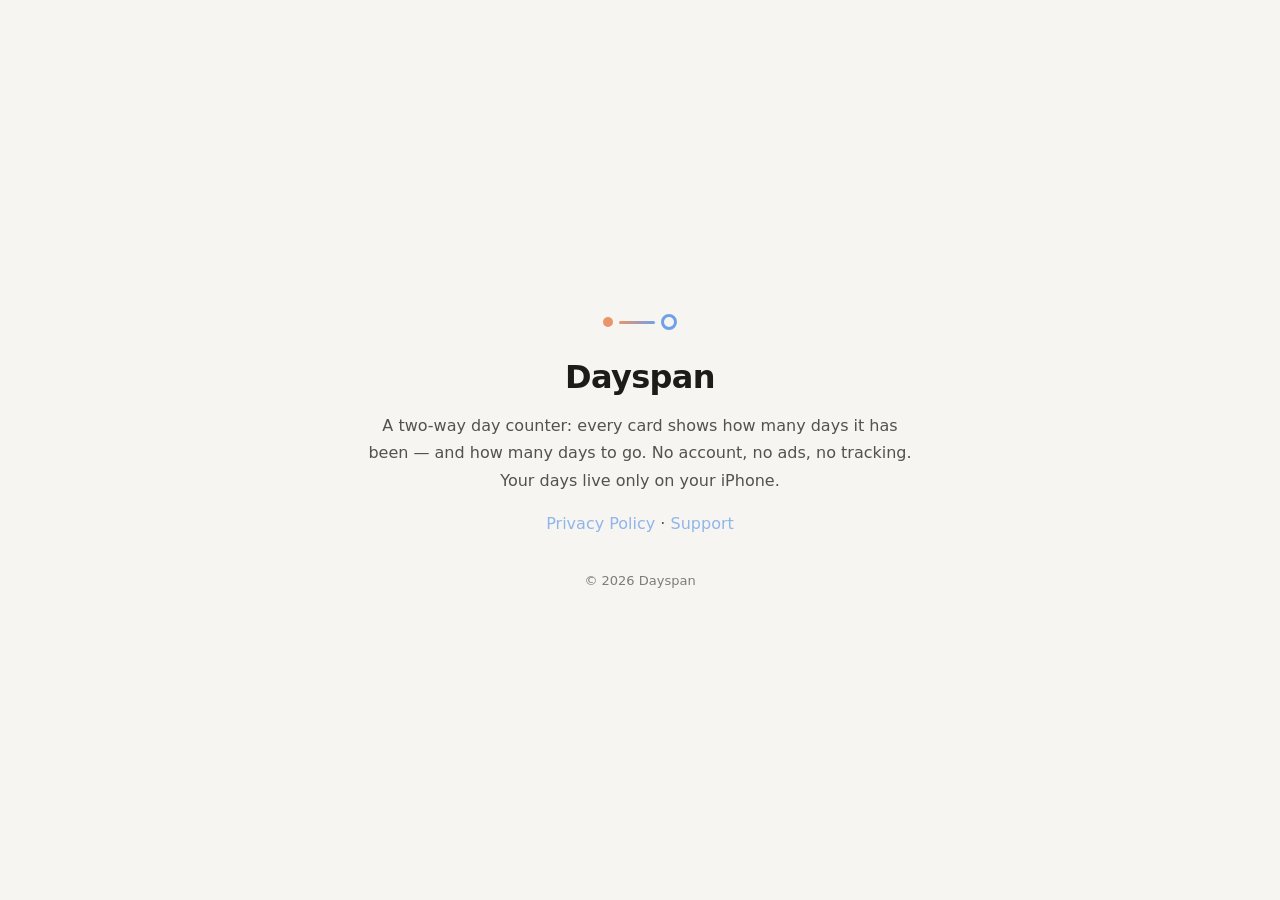
==== index.html @ 697db023 "Dayspan site: landing + privacy policy" ====
<!DOCTYPE html>
<html lang="en">
<head>
<meta charset="utf-8">
<meta name="viewport" content="width=device-width, initial-scale=1">
<title>Dayspan — Days Since & Until</title>
<style>
:root{--bg:#F6F5F1;--ink:#1D1C19;--warm:#E8956B;--cool:#6FA1E8}
@media(prefers-color-scheme:dark){:root{--bg:#0D0E12;--ink:#F2F1EC}}
body{margin:0;background:var(--bg);color:var(--ink);font-family:-apple-system,system-ui,sans-serif;display:flex;min-height:100vh;align-items:center;justify-content:center}
main{max-width:560px;padding:48px 24px;text-align:center}
.mark{display:inline-flex;align-items:center;gap:6px;margin-bottom:28px}
.dot{width:10px;height:10px;border-radius:50%;background:var(--warm)}
.line{width:36px;height:3px;border-radius:2px;background:linear-gradient(90deg,var(--warm),var(--cool))}
.ring{width:10px;height:10px;border-radius:50%;border:3px solid var(--cool)}
h1{font-size:32px;margin:0 0 12px;letter-spacing:-.02em}
p{line-height:1.7;opacity:.75;font-size:16px}
a{color:var(--cool);text-decoration:none}
footer{margin-top:36px;font-size:13px;opacity:.55}
</style>
</head>
<body>
<main>
<div class="mark"><span class="dot"></span><span class="line"></span><span class="ring"></span></div>
<h1>Dayspan</h1>
<p>A two-way day counter: every card shows how many days it has been — and how many days to go. No account, no ads, no tracking. Your days live only on your iPhone.</p>
<p><a href="./privacy/">Privacy Policy</a> · <a href="https://github.com/iamadk/DaySpan/issues">Support</a></p>
<footer>© 2026 Dayspan</footer>
</main>
</body>
</html>
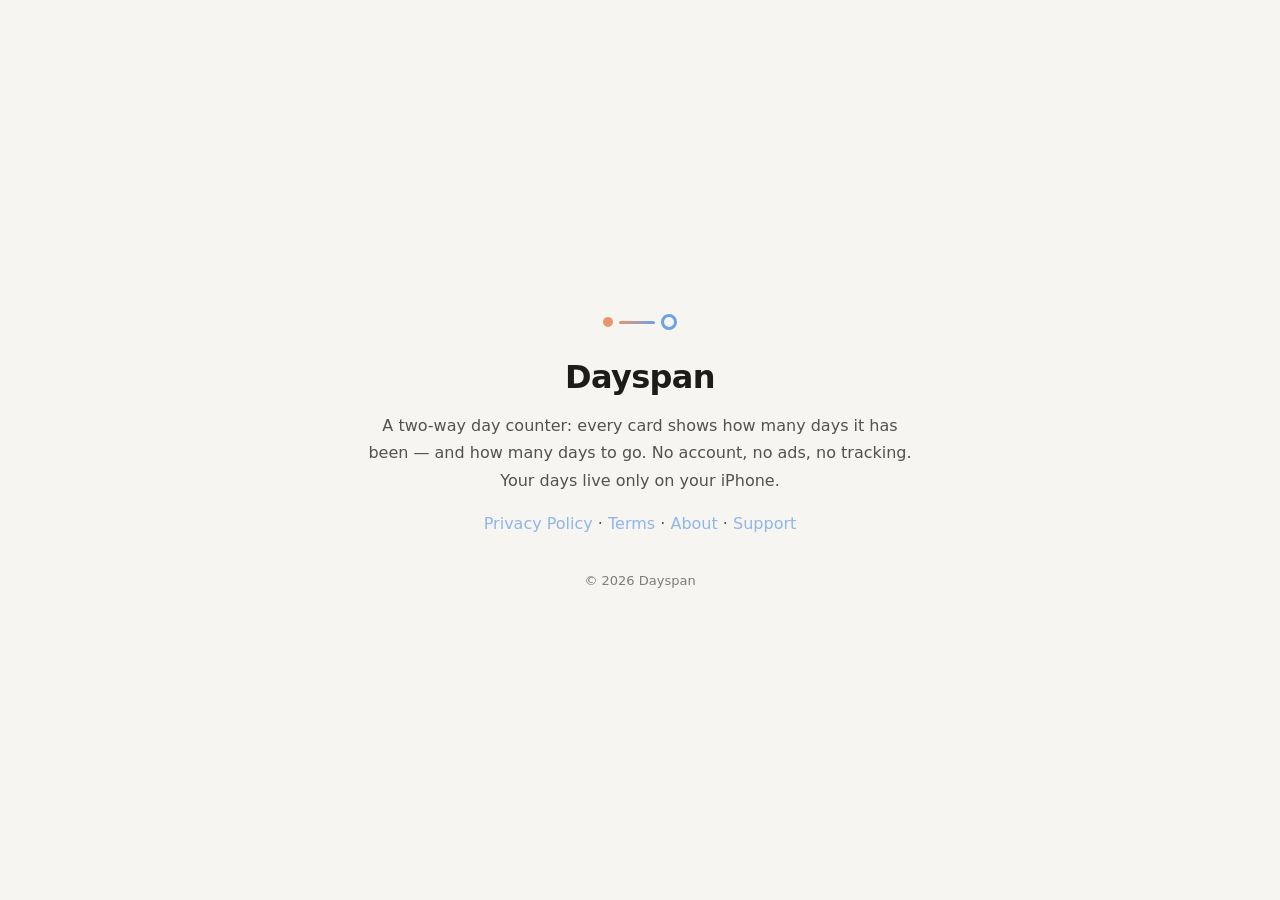
==== commit b35eb451: "新增 /terms/ 与 /about/ 两页，联系方式统一为域名邮箱 Tier 2 达标：自有 ToS 页、真实姓名 + 可核实渠道、域名邮箱。 四页互相加页脚导航。  Co-Authored-By" ====
--- a/index.html
+++ b/index.html
@@ -24,7 +24,7 @@
 <div class="mark"><span class="dot"></span><span class="line"></span><span class="ring"></span></div>
 <h1>Dayspan</h1>
 <p>A two-way day counter: every card shows how many days it has been — and how many days to go. No account, no ads, no tracking. Your days live only on your iPhone.</p>
-<p><a href="./privacy/">Privacy Policy</a> · <a href="https://github.com/iamadk/DaySpan/issues">Support</a></p>
+<p><a href="./privacy/">Privacy Policy</a> · <a href="./terms/">Terms</a> · <a href="./about/">About</a> · <a href="mailto:dayspan@wgamecloud.com">Support</a></p>
 <footer>© 2026 Dayspan</footer>
 </main>
 </body>
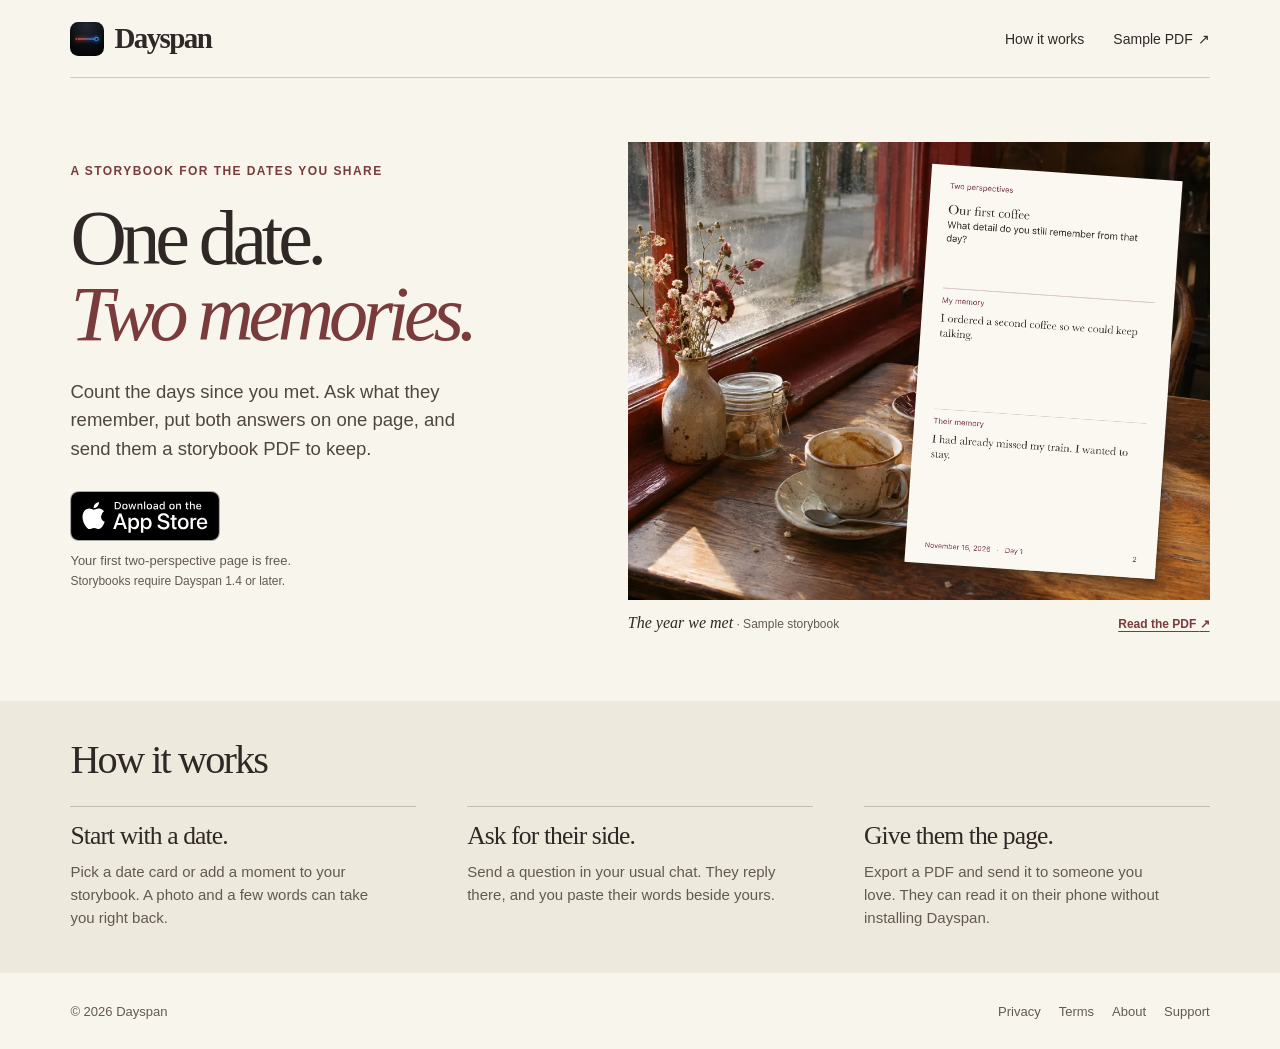
==== commit 18bbd5e4: "Show a real two-perspective storybook and link to Dayspan on the App Store" ====
--- a/index.html
+++ b/index.html
@@ -1,31 +1,71 @@
-<!DOCTYPE html>
+<!doctype html>
 <html lang="en">
 <head>
-<meta charset="utf-8">
-<meta name="viewport" content="width=device-width, initial-scale=1">
-<title>Dayspan — Days Since & Until</title>
-<style>
-:root{--bg:#F6F5F1;--ink:#1D1C19;--warm:#E8956B;--cool:#6FA1E8}
-@media(prefers-color-scheme:dark){:root{--bg:#0D0E12;--ink:#F2F1EC}}
-body{margin:0;background:var(--bg);color:var(--ink);font-family:-apple-system,system-ui,sans-serif;display:flex;min-height:100vh;align-items:center;justify-content:center}
-main{max-width:560px;padding:48px 24px;text-align:center}
-.mark{display:inline-flex;align-items:center;gap:6px;margin-bottom:28px}
-.dot{width:10px;height:10px;border-radius:50%;background:var(--warm)}
-.line{width:36px;height:3px;border-radius:2px;background:linear-gradient(90deg,var(--warm),var(--cool))}
-.ring{width:10px;height:10px;border-radius:50%;border:3px solid var(--cool)}
-h1{font-size:32px;margin:0 0 12px;letter-spacing:-.02em}
-p{line-height:1.7;opacity:.75;font-size:16px}
-a{color:var(--cool);text-decoration:none}
-footer{margin-top:36px;font-size:13px;opacity:.55}
-</style>
+  <meta charset="utf-8">
+  <meta name="viewport" content="width=device-width, initial-scale=1">
+  <meta name="theme-color" content="#f8f5ed">
+  <title>Dayspan — A storybook for the dates you share</title>
+  <meta name="description" content="Count the days since you met. Ask what they remember, keep both answers on one page, and share a photo storybook PDF. See a real Dayspan sample.">
+  <link rel="canonical" href="https://dayspan.wgamecloud.com/">
+  <link rel="icon" href="/assets/dayspan-icon.png" type="image/png">
+  <meta property="og:type" content="website">
+  <meta property="og:url" content="https://dayspan.wgamecloud.com/">
+  <meta property="og:title" content="Dayspan — One date. Two memories.">
+  <meta property="og:description" content="What do you each remember about your first date? See both memories on one storybook page.">
+  <meta property="og:image" content="https://dayspan.wgamecloud.com/assets/first-coffee-social.jpg">
+  <meta property="og:image:alt" content="A page from Dayspan’s storybook about a first coffee together, beside a café window.">
+  <meta name="twitter:card" content="summary_large_image">
+  <link rel="stylesheet" href="/assets/home.css">
 </head>
 <body>
-<main>
-<div class="mark"><span class="dot"></span><span class="line"></span><span class="ring"></span></div>
-<h1>Dayspan</h1>
-<p>A two-way day counter: every card shows how many days it has been — and how many days to go. No account, no ads, no tracking. Your days live only on your iPhone.</p>
-<p><a href="./privacy/">Privacy Policy</a> · <a href="./terms/">Terms</a> · <a href="./about/">About</a> · <a href="mailto:dayspan@wgamecloud.com">Support</a></p>
-<footer>© 2026 Dayspan</footer>
-</main>
+  <a class="skip" href="#main">Skip to content</a>
+  <header class="shell masthead">
+    <a class="brand" href="/" aria-label="Dayspan home"><img src="/assets/dayspan-icon.png" alt="" width="34" height="34">Dayspan</a>
+    <nav aria-label="Main navigation">
+      <a href="#how">How it works</a>
+      <a class="sample-link" href="/assets/the-year-we-met.pdf">Sample PDF <span aria-hidden="true">↗</span></a>
+    </nav>
+  </header>
+
+  <main id="main">
+    <section class="shell hero" aria-labelledby="headline">
+      <div class="intro">
+        <p class="kicker">A storybook for the dates you share</p>
+        <h1 id="headline">One date.<br><em>Two memories.</em></h1>
+        <p class="lead">Count the days since you met. Ask what they remember, put both answers on one page, and send them a storybook PDF to keep.</p>
+        <div class="get">
+          <a class="download" href="https://apps.apple.com/us/app/dayspan-days-since-until/id6794791699"><img src="/assets/app-store.svg" width="150" height="50" alt="Download Dayspan on the App Store"></a>
+          <p>Your first two-perspective page is free.<br><span>Storybooks require Dayspan 1.4 or later.</span></p>
+        </div>
+      </div>
+
+      <figure class="sample" aria-labelledby="sample-caption">
+        <a class="scene" href="/assets/the-year-we-met.pdf" aria-label="Open The year we met, a two-page sample PDF" aria-describedby="memories">
+          <img class="cafe" src="/assets/coffee-table.webp" width="1200" height="800" alt="" fetchpriority="high">
+          <img id="memories" class="leaf" src="/assets/our-first-coffee.webp" width="881" height="1400" alt="Our first coffee. My memory: I ordered a second coffee so we could keep talking. Their memory: I had already missed my train. I wanted to stay.">
+        </a>
+        <figcaption id="sample-caption">
+          <span><i>The year we met</i> <span class="caption-detail">· Sample storybook</span></span>
+          <a href="/assets/the-year-we-met.pdf">Read the PDF <span aria-hidden="true">↗</span></a>
+        </figcaption>
+      </figure>
+    </section>
+
+    <section class="process" id="how" aria-labelledby="steps-title">
+      <div class="shell">
+        <h2 id="steps-title">How it works</h2>
+        <ol class="steps">
+          <li><h3>Start with a date.</h3><p>Pick a date card or add a moment to your storybook. A photo and a few words can take you right back.</p></li>
+          <li><h3>Ask for their side.</h3><p>Send a question in your usual chat. They reply there, and you paste their words beside yours.</p></li>
+          <li><h3>Give them the page.</h3><p>Export a PDF and send it to someone you love. They can read it on their phone without installing Dayspan.</p></li>
+        </ol>
+      </div>
+    </section>
+  </main>
+
+  <footer class="shell footer">
+    <span>© 2026 Dayspan</span>
+    <nav aria-label="Footer"><a href="/privacy/">Privacy</a><a href="/terms/">Terms</a><a href="/about/">About</a><a href="mailto:iamadk@gmail.com">Support</a></nav>
+  </footer>
 </body>
 </html>
--- a/assets/home.css
+++ b/assets/home.css
@@ -0,0 +1,91 @@
+:root {
+  color-scheme: light;
+  --paper: #f8f5ed;
+  --ink: #302826;
+  --muted: #635953;
+  --wine: #793b3c;
+  --rule: #cfc8bb;
+  --serif: "Iowan Old Style", "Palatino Linotype", Palatino, Georgia, serif;
+  --sans: -apple-system, BlinkMacSystemFont, "Segoe UI", sans-serif;
+}
+* { box-sizing: border-box; }
+body { margin: 0; background: var(--paper); color: var(--ink); font-family: var(--sans); }
+a { color: inherit; text-underline-offset: .23em; }
+a:focus-visible { outline: 3px solid #9d4926; outline-offset: 4px; }
+a:hover { color: var(--wine); }
+.shell { width: min(1280px, 89%); margin-inline: auto; }
+.skip { position: absolute; z-index: 4; top: 8px; left: 8px; padding: 12px; background: white; transform: translateY(-160%); }
+.skip:focus { transform: translateY(0); }
+.masthead, .masthead nav, .brand, .footer, .footer nav { display: flex; align-items: center; }
+.masthead { min-height: 78px; justify-content: space-between; border-bottom: 1px solid var(--rule); }
+.brand { gap: 10px; font: 600 29px/1 var(--serif); letter-spacing: -.055em; text-decoration: none; }
+.brand img { border-radius: 24%; }
+nav a { font-size: 14px; text-decoration: none; }
+nav a:hover { text-decoration: underline; }
+.masthead nav { gap: 29px; }
+.masthead nav a, .footer a { display: inline-flex; align-items: center; min-height: 44px; }
+.sample-link { gap: .35em; }
+.hero { display: grid; grid-template-columns: .91fr 1.09fr; gap: clamp(30px, 5.6vw, 85px); align-items: center; padding-block: clamp(42px, 5vw, 78px); }
+.intro { padding-bottom: 24px; }
+.kicker { margin: 0 0 22px; font-size: 12px; font-weight: 650; letter-spacing: .12em; text-transform: uppercase; color: var(--wine); }
+h1, h2, h3, p, figure { margin: 0; }
+h1 { font: 400 clamp(60px, 6.1vw, 91px)/.98 var(--serif); letter-spacing: -.068em; }
+h1 em { font-weight: 400; color: var(--wine); }
+.lead { max-width: 38ch; font-size: clamp(17px, 1.45vw, 21px); line-height: 1.53; color: #4f4641; margin-top: 25px; }
+.get { margin-top: 28px; }
+.download { display: inline-block; vertical-align: middle; border-radius: 8px; }
+.download img { display: block; width: 150px; height: auto; }
+.get p { margin-top: 10px; color: var(--muted); font-size: 13px; line-height: 1.55; }
+.get p span { font-size: 12px; }
+.sample { min-width: 0; }
+.scene { display: block; position: relative; isolation: isolate; aspect-ratio: 1.27; overflow: hidden; background: #704a38; }
+.cafe { position: absolute; inset: 0; width: 100%; height: 100%; object-fit: cover; object-position: 39% center; }
+.scene::after { content: ""; position: absolute; z-index: 0; inset: 0; background: linear-gradient(95deg, transparent 24%, #241b1433); pointer-events: none; }
+.leaf { position: absolute; z-index: 1; width: auto; height: 87%; right: 7%; top: 6.5%; transform: rotate(4deg); box-shadow: 1px 2px 2px #38302473, 8px 13px 20px #29180f80; }
+figcaption { display: flex; align-items: baseline; justify-content: space-between; gap: 10px; margin-top: 11px; color: var(--muted); font-size: 12px; }
+figcaption i { font: italic 16px var(--serif); color: var(--ink); }
+figcaption a { flex: none; font-weight: 600; color: var(--wine); padding-block: 6px; }
+.process { background: #eee9dd; padding: 37px 0 44px; }
+h2 { font: 400 clamp(29px, 3.15vw, 46px)/1.1 var(--serif); letter-spacing: -.047em; }
+.steps { list-style: none; margin: 24px 0 0; padding: 0; display: grid; grid-template-columns: repeat(3,1fr); gap: clamp(20px, 4vw, 68px); }
+.steps li { border-top: 1px solid #c6bcac; padding-top: 14px; }
+h3 { font: 400 clamp(21px, 2vw, 28px)/1.18 var(--serif); letter-spacing: -.035em; }
+.steps p { margin-top: 8px; color: var(--muted); line-height: 1.55; max-width: 37ch; font-size: 15px; }
+.footer { color: var(--muted); justify-content: space-between; gap: 14px; padding-block: 16px; font-size: 13px; }
+.footer nav { flex-wrap: wrap; gap: 18px; }
+.footer a { font-size: 13px; }
+@media (max-width: 850px) {
+  .shell { width: 91%; }
+  .hero { gap: 25px; }
+  h1 { font-size: clamp(43px, 6.5vw, 64px); }
+  .scene { aspect-ratio: .94; }
+  .leaf { height: 78%; right: 8%; top: 13%; }
+}
+@media (max-width: 640px) {
+  .shell { width: calc(100% - 40px); }
+  .masthead { min-height: 60px; }
+  .brand { font-size: 26px; gap: 8px; }
+  .brand img { width: 29px; height: 29px; }
+  .masthead nav { gap: 16px; }
+  .masthead nav a { font-size: 13px; }
+  .hero { display: flex; flex-direction: column; align-items: stretch; gap: 25px; padding-block: 34px 27px; }
+  .intro { padding: 0; }
+  .kicker { margin-bottom: 13px; font-size: 10px; }
+  h1 { font-size: clamp(54px, 12vw, 73px); }
+  .lead { font-size: 17px; margin-top: 13px; }
+  .get { margin-top: 18px; }
+  .get p { margin-top: 8px; }
+  .scene { aspect-ratio: .8; max-height: 540px; }
+  .leaf { width: min(78%, 315px); height: auto; right: 5%; top: 50%; transform: translateY(-50%) rotate(3deg); }
+  .process { padding: 29px 0 33px; }
+  .steps { grid-template-columns: 1fr; gap: 16px; margin-top: 19px; }
+  .steps li { padding-top: 13px; }
+  .steps p { max-width: 48ch; margin-top: 5px; }
+  .footer { flex-wrap: wrap; gap: 2px 16px; }
+  .footer nav { gap: 14px; }
+}
+@media (max-width: 370px) {
+  .shell { width: calc(100% - 32px); }
+  .masthead nav { gap: 11px; }
+  figcaption .caption-detail { display: none; }
+}
